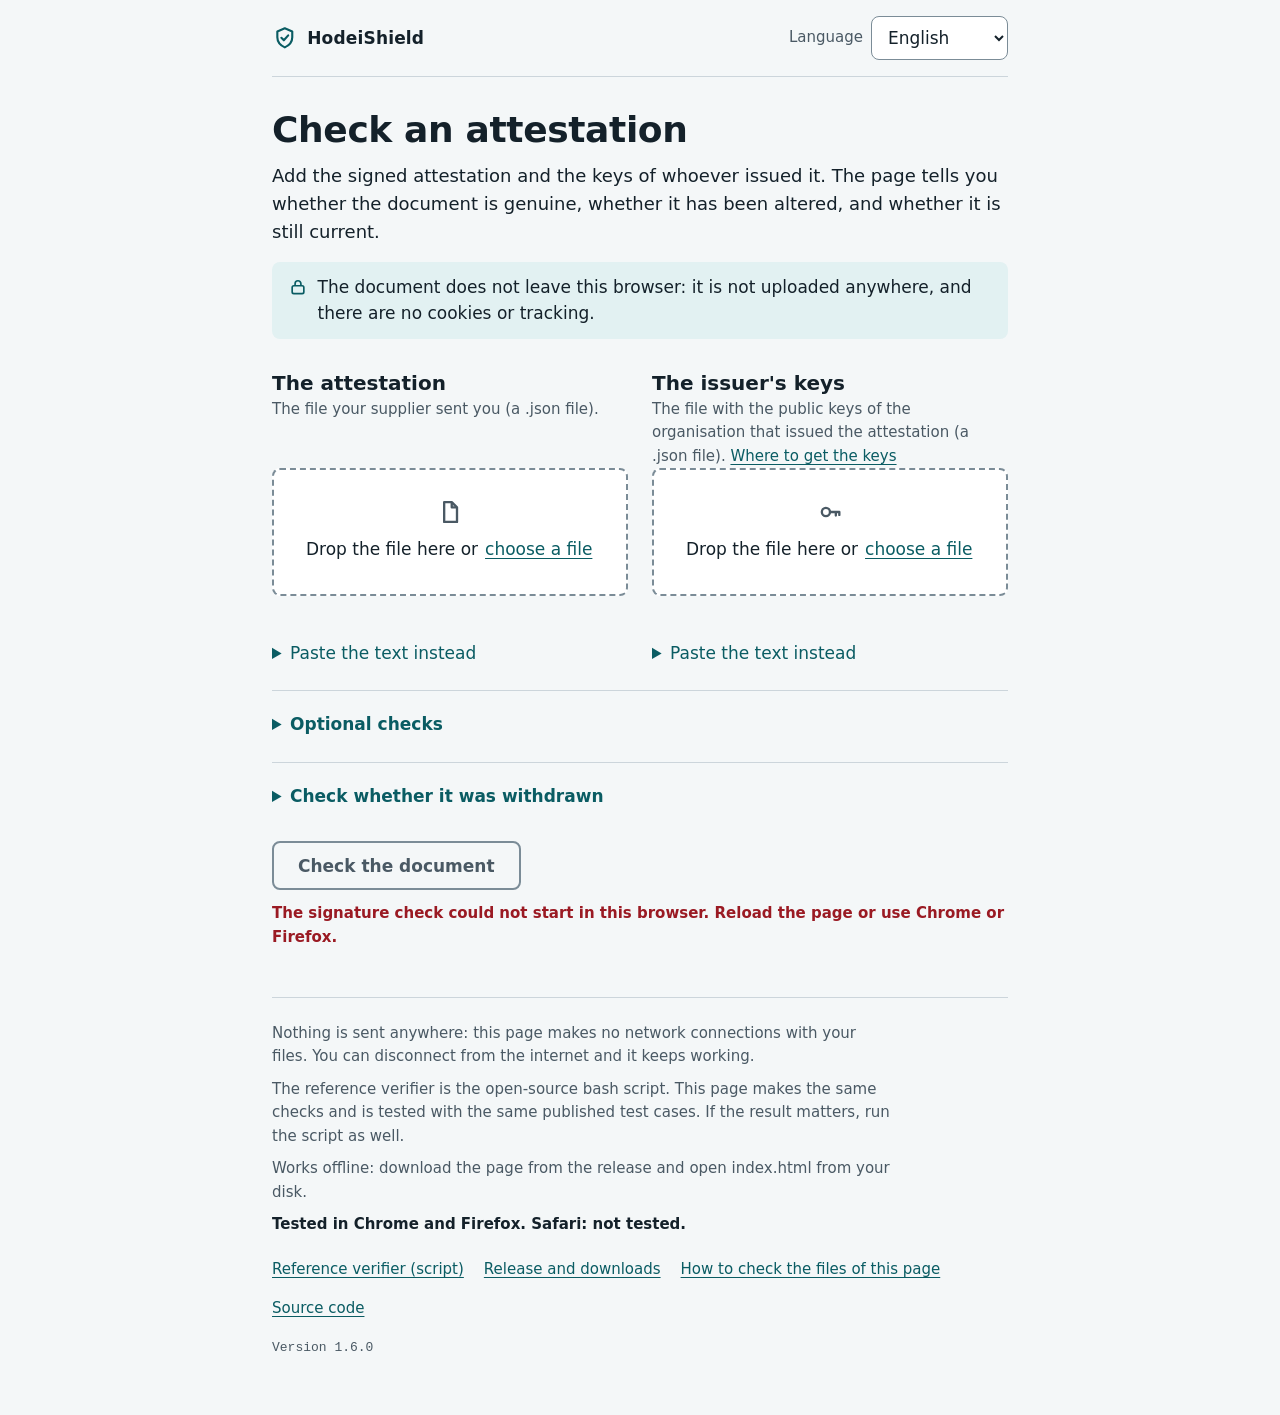
==== web/index.html @ b0089265 "feat(web): the verifier page, in six languages Plain HTML, CSS and classic scripts (so it also works" ====
<!doctype html>
<!--
  SPDX-License-Identifier: Apache-2.0
  Copyright 2026 Hodeitek S.L.
  The in-browser verifier for HodeiShield attestations. Source and the
  specification of what this page does: docs/security/browser-verifier.md.
  Every visible string is in locales/*.js. Nothing is loaded from another origin.
-->
<html lang="en">
<head>
<meta charset="utf-8">
<meta name="viewport" content="width=device-width, initial-scale=1">
<meta http-equiv="Content-Security-Policy" content="default-src 'none'; script-src 'self' 'wasm-unsafe-eval'; style-src 'self'; img-src 'self'; connect-src 'none'; base-uri 'none'; form-action 'none'">
<meta name="referrer" content="no-referrer">
<meta name="color-scheme" content="light dark">
<meta name="robots" content="noindex">
<title>HodeiShield</title>
<link rel="icon" href="icon.svg" type="image/svg+xml">
<link rel="stylesheet" href="css/app.css">
</head>
<body>
<svg class="sprite" aria-hidden="true" focusable="false">
  <symbol id="i-check" viewBox="0 0 24 24"><path d="M5 12.5l4.5 4.5L19 7.5" fill="none" stroke="currentColor" stroke-width="2.4" stroke-linecap="round" stroke-linejoin="round"/></symbol>
  <symbol id="i-cross" viewBox="0 0 24 24"><path d="M6 6l12 12M18 6L6 18" fill="none" stroke="currentColor" stroke-width="2.4" stroke-linecap="round"/></symbol>
  <symbol id="i-clock" viewBox="0 0 24 24"><circle cx="12" cy="12" r="8.5" fill="none" stroke="currentColor" stroke-width="2.2"/><path d="M12 7.5V12l3 2" fill="none" stroke="currentColor" stroke-width="2.2" stroke-linecap="round" stroke-linejoin="round"/></symbol>
  <symbol id="i-question" viewBox="0 0 24 24"><path d="M9 9.2a3 3 0 115 2c-.9.7-2 1.3-2 2.8" fill="none" stroke="currentColor" stroke-width="2.2" stroke-linecap="round"/><circle cx="12" cy="18" r="1.3" fill="currentColor"/></symbol>
  <symbol id="i-ban" viewBox="0 0 24 24"><circle cx="12" cy="12" r="8.5" fill="none" stroke="currentColor" stroke-width="2.2"/><path d="M6 6l12 12" fill="none" stroke="currentColor" stroke-width="2.2" stroke-linecap="round"/></symbol>
  <symbol id="i-pause" viewBox="0 0 24 24"><path d="M9 6v12M15 6v12" fill="none" stroke="currentColor" stroke-width="2.6" stroke-linecap="round"/></symbol>
  <symbol id="i-dash" viewBox="0 0 24 24"><path d="M7 12h10" fill="none" stroke="currentColor" stroke-width="2.4" stroke-linecap="round"/></symbol>
  <symbol id="i-lock" viewBox="0 0 24 24"><rect x="5" y="10.5" width="14" height="9.5" rx="2" fill="none" stroke="currentColor" stroke-width="2"/><path d="M8.5 10.5V8a3.5 3.5 0 017 0v2.5" fill="none" stroke="currentColor" stroke-width="2"/></symbol>
  <symbol id="i-file" viewBox="0 0 24 24"><path d="M7 3.5h6.5L18 8v12.5H7z" fill="none" stroke="currentColor" stroke-width="2" stroke-linejoin="round"/><path d="M13.5 3.5V8H18" fill="none" stroke="currentColor" stroke-width="2" stroke-linejoin="round"/></symbol>
  <symbol id="i-key" viewBox="0 0 24 24"><circle cx="8.5" cy="12" r="3.5" fill="none" stroke="currentColor" stroke-width="2"/><path d="M12 12h8M17 12v3M20 12v2.5" fill="none" stroke="currentColor" stroke-width="2" stroke-linecap="round"/></symbol>
  <symbol id="i-seal" viewBox="0 0 24 24"><path d="M12 3l7 3v5.5c0 4.3-2.9 7.6-7 9.5-4.1-1.9-7-5.2-7-9.5V6z" fill="none" stroke="currentColor" stroke-width="2" stroke-linejoin="round"/><path d="M8.8 12l2.3 2.3 4.1-4.6" fill="none" stroke="currentColor" stroke-width="2" stroke-linecap="round" stroke-linejoin="round"/></symbol>
</svg>

<a class="skip" href="#main" data-i18n="app.skip"></a>

<header class="top">
  <div class="brand">
    <svg class="icon brand-mark" aria-hidden="true"><use href="#i-seal"/></svg>
    <span class="brand-name" data-i18n="app.name"></span>
  </div>
  <div class="lang">
    <label class="lang-label" for="lang" data-i18n="lang.label"></label>
    <select id="lang" name="lang"></select>
  </div>
</header>

<main id="main">
  <section class="intro" aria-labelledby="intro-title">
    <h1 id="intro-title" data-i18n="intro.title"></h1>
    <p class="lead" data-i18n="intro.lead"></p>
    <p class="privacy"><svg class="icon" aria-hidden="true"><use href="#i-lock"/></svg><span data-i18n="privacy.short"></span></p>
  </section>

  <form id="form" novalidate autocomplete="off">
    <div class="inputs">
      <section class="slot" data-slot="doc" aria-labelledby="doc-title">
        <h2 id="doc-title" data-i18n="slot.doc.title"></h2>
        <p class="help" id="doc-help" data-i18n="slot.doc.help"></p>
        <div class="drop" data-drop>
          <svg class="icon drop-icon" aria-hidden="true"><use href="#i-file"/></svg>
          <p class="drop-text"><span class="drop-prompt" data-i18n="drop.prompt"></span> <button type="button" class="link" id="choose-doc" aria-labelledby="choose-doc doc-title" data-choose aria-describedby="doc-help" data-i18n="drop.choose"></button></p>
          <p class="drop-over" aria-hidden="true" data-i18n="drop.over"></p>
          <input type="file" class="file-input" data-file accept=".json,application/json,text/plain" tabindex="-1" aria-labelledby="doc-title">
        </div>
        <p class="slot-status" data-status role="status"></p>
        <button type="button" class="link small" id="remove-doc" aria-labelledby="remove-doc doc-title" data-remove hidden data-i18n="drop.remove"></button>
        <details class="paste">
          <summary id="paste-doc" aria-labelledby="paste-doc doc-title" data-i18n="drop.paste"></summary>
          <label class="sr" for="doc-paste" data-i18n="drop.pasteLabel"></label>
          <textarea id="doc-paste" data-paste rows="5" spellcheck="false" autocapitalize="off" autocomplete="off"></textarea>
        </details>
      </section>

      <section class="slot" data-slot="keys" aria-labelledby="keys-title">
        <h2 id="keys-title" data-i18n="slot.keys.title"></h2>
        <p class="help" id="keys-help"><span data-i18n="slot.keys.help"></span> <a href="https://app.hodeishield.com/api/public/attest/keys" target="_blank" rel="noopener noreferrer" data-i18n="slot.keys.get"></a></p>
        <div class="drop" data-drop>
          <svg class="icon drop-icon" aria-hidden="true"><use href="#i-key"/></svg>
          <p class="drop-text"><span class="drop-prompt" data-i18n="drop.prompt"></span> <button type="button" class="link" id="choose-keys" aria-labelledby="choose-keys keys-title" data-choose aria-describedby="keys-help" data-i18n="drop.choose"></button></p>
          <p class="drop-over" aria-hidden="true" data-i18n="drop.over"></p>
          <input type="file" class="file-input" data-file accept=".json,application/json,text/plain" tabindex="-1" aria-labelledby="keys-title">
        </div>
        <p class="slot-status" data-status role="status"></p>
        <button type="button" class="link small" id="remove-keys" aria-labelledby="remove-keys keys-title" data-remove hidden data-i18n="drop.remove"></button>
        <details class="paste">
          <summary id="paste-keys" aria-labelledby="paste-keys keys-title" data-i18n="drop.paste"></summary>
          <label class="sr" for="keys-paste" data-i18n="drop.pasteLabel"></label>
          <textarea id="keys-paste" data-paste rows="5" spellcheck="false" autocapitalize="off" autocomplete="off"></textarea>
        </details>
      </section>
    </div>

    <details class="more" id="opts">
      <summary data-i18n="opts.title"></summary>
      <p class="help" data-i18n="opts.lead"></p>
      <div class="fields">
        <div class="field"><label for="o-slug" data-i18n="opts.slug.label"></label><input id="o-slug" type="text" inputmode="text" autocapitalize="off" spellcheck="false" aria-describedby="o-slug-h"><p class="help" id="o-slug-h" data-i18n="opts.slug.help"></p></div>
        <div class="field"><label for="o-issuer" data-i18n="opts.issuer.label"></label><input id="o-issuer" type="url" inputmode="url" autocapitalize="off" spellcheck="false" aria-describedby="o-issuer-h"><p class="help" id="o-issuer-h" data-i18n="opts.issuer.help"></p></div>
        <div class="field"><label for="o-nonce" data-i18n="opts.nonce.label"></label><input id="o-nonce" type="text" autocapitalize="off" spellcheck="false" aria-describedby="o-nonce-h"><p class="help" id="o-nonce-h" data-i18n="opts.nonce.help"></p></div>
        <div class="field"><label for="o-age" data-i18n="opts.age.label"></label><input id="o-age" type="number" inputmode="numeric" min="1" max="9999999" step="1" placeholder="60" aria-describedby="o-age-h"><p class="help" id="o-age-h" data-i18n="opts.age.help"></p></div>
        <div class="field"><label for="o-kid" data-i18n="opts.kid.label"></label><input id="o-kid" type="text" autocapitalize="off" spellcheck="false" aria-describedby="o-kid-h"><p class="help" id="o-kid-h" data-i18n="opts.kid.help"></p></div>
      </div>
    </details>

    <details class="more" id="rev">
      <summary data-i18n="rev.title"></summary>
      <p class="help" data-i18n="rev.lead"></p>
      <div class="inputs">
        <section class="slot" data-slot="status" aria-labelledby="status-title">
          <h3 id="status-title" data-i18n="rev.status.title"></h3>
          <p class="help" id="status-help" data-i18n="rev.status.help"></p>
          <div class="drop" data-drop>
            <svg class="icon drop-icon" aria-hidden="true"><use href="#i-file"/></svg>
            <p class="drop-text"><span class="drop-prompt" data-i18n="drop.prompt"></span> <button type="button" class="link" id="choose-status" aria-labelledby="choose-status status-title" data-choose aria-describedby="status-help" data-i18n="drop.choose"></button></p>
            <p class="drop-over" aria-hidden="true" data-i18n="drop.over"></p>
            <input type="file" class="file-input" data-file accept=".json,application/json,text/plain" tabindex="-1" aria-labelledby="status-title">
          </div>
          <p class="slot-status" data-status role="status"></p>
          <button type="button" class="link small" id="remove-status" aria-labelledby="remove-status status-title" data-remove hidden data-i18n="drop.remove"></button>
          <details class="paste">
            <summary id="paste-status" aria-labelledby="paste-status status-title" data-i18n="drop.paste"></summary>
            <label class="sr" for="status-paste" data-i18n="drop.pasteLabel"></label>
            <textarea id="status-paste" data-paste rows="4" spellcheck="false" autocapitalize="off" autocomplete="off"></textarea>
          </details>
        </section>
        <section class="slot" data-slot="statusKeys" aria-labelledby="skeys-title">
          <h3 id="skeys-title" data-i18n="rev.keys.title"></h3>
          <p class="help" id="skeys-help" data-i18n="rev.keys.help"></p>
          <div class="drop" data-drop>
            <svg class="icon drop-icon" aria-hidden="true"><use href="#i-key"/></svg>
            <p class="drop-text"><span class="drop-prompt" data-i18n="drop.prompt"></span> <button type="button" class="link" id="choose-skeys" aria-labelledby="choose-skeys skeys-title" data-choose aria-describedby="skeys-help" data-i18n="drop.choose"></button></p>
            <p class="drop-over" aria-hidden="true" data-i18n="drop.over"></p>
            <input type="file" class="file-input" data-file accept=".json,application/json,text/plain" tabindex="-1" aria-labelledby="skeys-title">
          </div>
          <p class="slot-status" data-status role="status"></p>
          <button type="button" class="link small" id="remove-skeys" aria-labelledby="remove-skeys skeys-title" data-remove hidden data-i18n="drop.remove"></button>
          <details class="paste">
            <summary id="paste-skeys" aria-labelledby="paste-skeys skeys-title" data-i18n="drop.paste"></summary>
            <label class="sr" for="skeys-paste" data-i18n="drop.pasteLabel"></label>
            <textarea id="skeys-paste" data-paste rows="4" spellcheck="false" autocapitalize="off" autocomplete="off"></textarea>
          </details>
        </section>
      </div>
    </details>

    <div class="actions">
      <button type="submit" class="primary" id="check" disabled data-i18n="action.check"></button>
      <button type="button" class="secondary" id="again" hidden data-i18n="action.again"></button>
    </div>
    <p class="engine" id="engine" role="status"></p>
  </form>

  <section id="result" class="result" hidden aria-labelledby="result-title" data-verdict="" data-exit="" data-reason="">
    <p class="result-kind sr" data-i18n="result.heading"></p>
    <div class="slip">
      <svg class="glyph" aria-hidden="true"><use id="glyph-use" href="#i-check"/></svg>
      <div class="slip-text">
        <h2 id="result-title" tabindex="-1" aria-describedby="result-meaning result-next result-why"></h2>
        <p class="meaning" id="result-meaning"></p>
        <p class="next" id="result-next"></p>
        <p class="why" id="result-why" hidden><strong id="why-label"></strong> <span id="why-text"></span></p>
        <p class="stamp" id="stamp" hidden></p>
      </div>
    </div>
    <ul class="notes" id="notes"></ul>
    <p class="limits" id="limits" hidden></p>

    <section class="looked" aria-labelledby="looked-title">
      <h3 id="looked-title" data-i18n="list.title"></h3>
      <ol class="checklist" id="checklist"></ol>
    </section>

    <section class="content" id="content" hidden aria-labelledby="content-title">
      <h3 id="content-title" data-i18n="result.contentTitle"></h3>
      <p class="help" data-i18n="result.contentNote"></p>
      <dl id="content-list"></dl>
    </section>

    <details class="more tech" id="tech">
      <summary data-i18n="details.title"></summary>
      <p class="help" data-i18n="details.intro"></p>
      <dl class="facts" id="tech-facts"></dl>
      <h3 data-i18n="details.checks"></h3>
      <ol class="codes" id="tech-checks"></ol>
      <button type="button" class="secondary small" id="copy" data-i18n="details.copy"></button>
      <span class="copied" id="copied" role="status"></span>
    </details>
  </section>
</main>

<footer class="foot">
  <p data-i18n="foot.privacy"></p>
  <p data-i18n="foot.reference"></p>
  <p data-i18n="foot.offline"></p>
  <p class="browsers" data-i18n="foot.browsers"></p>
  <ul class="links">
    <li><a href="https://github.com/Hodeitek/hodeishield-attest-verifier/blob/main/scripts/attest/verify-attestation.sh" target="_blank" rel="noopener noreferrer" data-i18n="foot.script"></a></li>
    <li><a href="https://github.com/Hodeitek/hodeishield-attest-verifier/releases/latest" target="_blank" rel="noopener noreferrer" data-i18n="foot.release"></a></li>
    <li><a href="https://github.com/Hodeitek/hodeishield-attest-verifier/blob/main/docs/security/browser-verifier.md#how-to-check-what-you-are-served" target="_blank" rel="noopener noreferrer" data-i18n="foot.check"></a></li>
    <li><a href="https://github.com/Hodeitek/hodeishield-attest-verifier/tree/main/web" target="_blank" rel="noopener noreferrer" data-i18n="foot.source"></a></li>
  </ul>
  <p class="version" id="version"></p>
</footer>

<noscript><p class="noscript">This page needs JavaScript to check a document, and nothing is sent anywhere. Enable JavaScript, or use the reference script: https://github.com/Hodeitek/hodeishield-attest-verifier</p></noscript>

<script src="locales/en.js"></script>
<script src="js/base.js"></script>
<script src="js/json.js"></script>
<script src="js/canon.js"></script>
<script src="js/verify.js"></script>
<script src="js/i18n.js"></script>
<script src="js/engine.js"></script>
<script src="js/selftest.js"></script>
<script src="mldsa/mldsa_wasm.b64.js"></script>
<script src="mldsa/mldsa_wasm.js"></script>
<script src="js/app.js"></script>
</body>
</html>
---- web/css/app.css ----
/* SPDX-License-Identifier: Apache-2.0
   Copyright 2026 Hodeitek S.L. */

/* One screen, one job, one answer. Cool paper ground, ink-blue text, a single
   teal for actions and focus. Outcome colours appear only on the result slip and
   always travel with a drawn glyph and a word. System fonts only. */

:root {
  color-scheme: light dark;
  --bg: #f4f7f8;
  --surface: #ffffff;
  --ink: #14212a;
  --muted: #4a5964;
  --line: #ccd5db;
  --line-strong: #7b8c97;
  --accent: #0a5c63;
  --accent-ink: #ffffff;
  --accent-soft: #e2f1f2;
  --focus: #0a5c63;
  --ok: #0f5f2d;       --ok-bg: #e6f3ea;
  --bad: #9a1a23;      --bad-bg: #fbe9ea;
  --warn: #764700;     --warn-bg: #fcf0d9;
  --info: #1b4a82;     --info-bg: #e7eff9;
  --radius: 8px;
  --measure: 46rem;
  --font: system-ui, -apple-system, "Segoe UI", Roboto, "Helvetica Neue", Arial, "Noto Sans", sans-serif;
  --mono: ui-monospace, "SF Mono", "Cascadia Mono", "Roboto Mono", Menlo, Consolas, monospace;
}
@media (prefers-color-scheme: dark) {
  :root {
    --bg: #0d1418;
    --surface: #141e24;
    --ink: #e8eff2;
    --muted: #a7b6bf;
    --line: #2b3a43;
    --line-strong: #6f828e;
    --accent: #66c7cf;
    --accent-ink: #05262a;
    --accent-soft: #14343a;
    --focus: #8fdce3;
    --ok: #86d9a1;   --ok-bg: #11301d;
    --bad: #ffa3aa;  --bad-bg: #3a1519;
    --warn: #f3c874; --warn-bg: #352609;
    --info: #a1c7f7; --info-bg: #122640;
  }
}

*, *::before, *::after { box-sizing: border-box; }
html { -webkit-text-size-adjust: 100%; text-size-adjust: 100%; }
body {
  margin: 0;
  background: var(--bg);
  color: var(--ink);
  font: 1.0625rem/1.55 var(--font);
  accent-color: var(--accent);
  caret-color: var(--accent);
  scrollbar-color: var(--line-strong) var(--bg);
}
::selection { background: var(--accent); color: var(--accent-ink); }
.sprite { position: absolute; width: 0; height: 0; overflow: hidden; }
.sr { position: absolute; width: 1px; height: 1px; margin: -1px; padding: 0; overflow: hidden; clip-path: inset(50%); white-space: nowrap; border: 0; }
[hidden] { display: none !important; }

:focus { outline: none; }
:focus-visible { outline: 3px solid var(--focus); outline-offset: 2px; border-radius: 4px; }

.skip { position: absolute; left: 1rem; top: -4rem; background: var(--accent); color: var(--accent-ink); padding: .6rem 1rem; border-radius: var(--radius); z-index: 10; }
.skip:focus { top: 1rem; }

a { color: var(--accent); text-underline-offset: .18em; text-decoration-thickness: .08em; }
a:hover { text-decoration-thickness: .16em; }

.icon { width: 1.25rem; height: 1.25rem; flex: none; }

/* header */
.top, main, .foot { width: min(100% - 2rem, var(--measure)); margin-inline: auto; }
.top { display: flex; align-items: center; justify-content: space-between; gap: 1rem; padding-block: 1rem; border-bottom: 1px solid var(--line); }
.brand { display: flex; align-items: center; gap: .6rem; font-weight: 650; letter-spacing: .01em; }
.brand-mark { width: 1.6rem; height: 1.6rem; color: var(--accent); }
.lang { display: flex; align-items: center; gap: .5rem; }
.lang-label { color: var(--muted); font-size: .9375rem; }
select, input[type="text"], input[type="url"], input[type="number"], textarea {
  font: inherit; color: var(--ink); background: var(--surface);
  border: 1px solid var(--line-strong); border-radius: var(--radius);
  min-height: 2.75rem; padding: .5rem .75rem; max-width: 100%;
}
select { padding-right: 2rem; }
textarea { width: 100%; min-height: 6rem; font-family: var(--mono); font-size: .9rem; line-height: 1.4; resize: vertical; }

/* intro */
main { padding-block: 2rem 3rem; }
h1 { font-size: clamp(1.75rem, 1.2rem + 2.2vw, 2.25rem); line-height: 1.15; margin: 0 0 .75rem; letter-spacing: -.01em; text-wrap: balance; }
h2 { font-size: 1.25rem; line-height: 1.25; margin: 0 0 .25rem; }
h3 { font-size: 1.0625rem; line-height: 1.3; margin: 1.5rem 0 .5rem; }
.lead { margin: 0 0 1rem; max-width: 65ch; font-size: 1.125rem; }
.privacy { display: flex; align-items: flex-start; gap: .6rem; margin: 0 0 2rem; padding: .75rem 1rem; background: var(--accent-soft); border-radius: var(--radius); color: var(--ink); }
.privacy .icon { color: var(--accent); margin-top: .2rem; }
.help { color: var(--muted); font-size: .9375rem; margin: .15rem 0 .6rem; max-width: 65ch; }

/* inputs */
.inputs { display: grid; gap: 1.5rem; }
@media (min-width: 40rem) {
  .inputs { grid-template-columns: 1fr 1fr; column-gap: 1.5rem; row-gap: 0; }
  /* both slots share their rows, so the two drop zones start at the same height */
  .inputs > .slot { display: grid; grid-template-rows: subgrid; grid-row: span 6; align-content: start; }
  .inputs > .slot > * { margin-block-end: 0; }
  .inputs > .slot > [data-remove] { grid-row: 5; }
  .inputs > .slot > .paste { grid-row: 6; }
}
.slot h2 { margin-top: 0; }
.drop {
  position: relative; display: flex; flex-direction: column; align-items: center; justify-content: center; text-align: center; gap: .35rem;
  min-height: 8rem; padding: 1rem; background: var(--surface);
  border: 2px dashed var(--line-strong); border-radius: var(--radius);
  transition: border-color .15s ease-out, background-color .15s ease-out;
}
.drop:focus-within { border-color: var(--accent); }
.drop-icon { width: 1.75rem; height: 1.75rem; color: var(--muted); }
.drop-text { margin: 0; }
.drop-over { display: none; margin: 0; font-weight: 650; color: var(--accent); }
.drop.is-over { border-style: solid; border-color: var(--accent); background: var(--accent-soft); }
.drop.is-over .drop-text, .drop.is-over .drop-icon { display: none; }
.drop.is-over .drop-over { display: block; }
.drop.has-file { border-style: solid; border-color: var(--accent); }
.file-input { position: absolute; width: 1px; height: 1px; opacity: 0; pointer-events: none; }
.slot-status { min-height: 1.5rem; margin: .5rem 0 0; font-size: .9375rem; overflow-wrap: anywhere; }
.slot-status.is-error { color: var(--bad); font-weight: 600; }
button.link { font: inherit; color: var(--accent); background: none; border: 0; padding: .25rem .1rem; min-height: 2rem; cursor: pointer; text-decoration: underline; text-underline-offset: .18em; }
button.link.small { font-size: .9375rem; }
.slot button.link { justify-self: start; }
.paste { margin-top: .5rem; }
.paste summary, .more > summary { cursor: pointer; color: var(--accent); min-height: 2rem; padding-block: .25rem; }
.more > summary { font-weight: 650; font-size: 1.0625rem; }
.more { margin-top: 1.25rem; padding-top: 1rem; border-top: 1px solid var(--line); }

.fields { display: grid; gap: 1rem; margin-top: .5rem; }
@media (min-width: 40rem) { .fields { grid-template-columns: 1fr 1fr; } }
.field label { display: block; font-weight: 600; margin-bottom: .25rem; }
.field input { width: 100%; }
.field .help { margin-top: .35rem; }

/* actions */
.actions { display: flex; flex-wrap: wrap; gap: .75rem; margin-top: 1.75rem; }
button.primary, button.secondary {
  font: inherit; font-weight: 650; min-height: 3rem; padding: .6rem 1.5rem; border-radius: var(--radius); cursor: pointer;
  border: 2px solid var(--accent);
}
button.primary { background: var(--accent); color: var(--accent-ink); }
button.primary:hover:not(:disabled) { filter: brightness(1.08); }
button.primary:disabled { background: transparent; color: var(--muted); border-color: var(--line-strong); cursor: not-allowed; }
button.secondary { background: transparent; color: var(--accent); }
button.secondary.small { min-height: 2.5rem; padding: .35rem 1rem; font-weight: 600; }
@media (max-width: 39.99rem) { .actions button { width: 100%; } }
.engine { margin: .75rem 0 0; color: var(--muted); font-size: .9375rem; min-height: 1.5rem; }
.engine.is-error { color: var(--bad); font-weight: 600; }

/* the result slip */
.result { margin-top: 2.5rem; scroll-margin-top: 1rem; }
.slip {
  display: grid; grid-template-columns: auto 1fr; gap: 1.1rem; align-items: start;
  padding: 1.5rem; border: 2px solid var(--tone); background: var(--tone-bg); color: var(--ink); border-radius: var(--radius);
}
.glyph { width: 3.5rem; height: 3.5rem; padding: .7rem; border-radius: 50%; background: var(--tone); color: var(--tone-bg); }
.slip h2 { font-size: clamp(1.5rem, 1.1rem + 1.8vw, 2.1rem); line-height: 1.15; margin: 0 0 .5rem; color: var(--tone); text-wrap: balance; }
.slip h2:focus-visible { outline-offset: 4px; }
.slip p { margin: .25rem 0; max-width: 62ch; }
.slip .next { font-weight: 650; }
.slip .why { margin-top: .75rem; padding-top: .6rem; border-top: 1px solid var(--tone); }
.slip .stamp { margin-top: .75rem; font-size: .875rem; color: var(--muted); overflow-wrap: anywhere; font-variant-numeric: tabular-nums; }
.result[data-verdict="verified"], .result[data-verdict="good"] { --tone: var(--ok); --tone-bg: var(--ok-bg); }
.result[data-verdict="failed"], .result[data-verdict="revoked"] { --tone: var(--bad); --tone-bg: var(--bad-bg); }
.result[data-verdict="expired"], .result[data-verdict="unknown"] { --tone: var(--warn); --tone-bg: var(--warn-bg); }
.result[data-verdict="could_not_check"] { --tone: var(--info); --tone-bg: var(--info-bg); }
@media (max-width: 30rem) { .slip { grid-template-columns: 1fr; padding: 1.1rem; } .glyph { width: 3rem; height: 3rem; } }

.notes { list-style: none; margin: 1rem 0 0; padding: 0; display: grid; gap: .5rem; }
.notes li { padding: .6rem .9rem; background: var(--surface); border: 1px solid var(--line); border-radius: var(--radius); font-size: .9375rem; }
.limits { margin: 1rem 0 0; padding: .75rem 1rem; background: var(--surface); border: 1px solid var(--line); border-radius: var(--radius); }

.checklist { list-style: none; margin: 0; padding: 0; border: 1px solid var(--line); border-radius: var(--radius); background: var(--surface); }
.checklist li { display: grid; grid-template-columns: 1.75rem 1fr auto; gap: .6rem; align-items: start; padding: .7rem .9rem; border-top: 1px solid var(--line); animation: settle .4s ease-out backwards; animation-delay: calc(var(--i, 0) * 70ms); }
.checklist li:first-child { border-top: 0; }
.checklist .mark { width: 1.5rem; height: 1.5rem; padding: .2rem; border-radius: 50%; margin-top: .1rem; }
.checklist .st-pass .mark { background: var(--ok); color: var(--ok-bg); }
.checklist .st-fail .mark { background: var(--bad); color: var(--bad-bg); }
.checklist .st-skip .mark, .checklist .st-notreached .mark { background: transparent; color: var(--muted); border: 2px solid var(--line-strong); }
.checklist .state { font-size: .875rem; font-weight: 650; white-space: nowrap; color: var(--muted); }
.checklist .st-pass .state { color: var(--ok); }
.checklist .st-fail .state { color: var(--bad); }
.checklist .hint { display: block; color: var(--muted); font-size: .875rem; }
@media (max-width: 30rem) { .checklist li { grid-template-columns: 1.75rem 1fr; } .checklist .state { grid-column: 2; } }
@keyframes settle { from { opacity: 0; transform: translateY(6px); } }

.content dl, .facts { display: grid; grid-template-columns: minmax(8rem, 12rem) 1fr; gap: .45rem 1rem; margin: .5rem 0 0; padding: 1rem; background: var(--surface); border: 1px solid var(--line); border-radius: var(--radius); }
.content dt, .facts dt { color: var(--muted); font-size: .9375rem; }
.content dd, .facts dd { margin: 0; overflow-wrap: anywhere; font-variant-numeric: tabular-nums; }
.facts dd.mono, .codes { font-family: var(--mono); font-size: .8125rem; font-variant-numeric: tabular-nums; }
@media (max-width: 30rem) { .content dl, .facts { grid-template-columns: 1fr; gap: 0; } .content dd, .facts dd { margin-bottom: .6rem; } }
.fw { list-style: none; margin: 0; padding: 0; }
.fw li { padding: .1rem 0; }
.codes { margin: 0 0 1rem; padding: 0; list-style: none; border: 1px solid var(--line); border-radius: var(--radius); background: var(--surface); }
.codes li { display: grid; grid-template-columns: 5rem 1fr auto; gap: .5rem; padding: .35rem .7rem; border-top: 1px solid var(--line); overflow-wrap: anywhere; }
.codes li:first-child { border-top: 0; }
.codes .r-pass { color: var(--ok); }
.codes .r-fail { color: var(--bad); font-weight: 700; }
.codes .r-warn { color: var(--warn); }
.copied { margin-left: .75rem; color: var(--ok); font-size: .9375rem; }

/* footer */
.foot { padding-block: 1.5rem 3rem; border-top: 1px solid var(--line); color: var(--muted); font-size: .9375rem; }
.foot p { margin: 0 0 .6rem; max-width: 65ch; }
.foot .browsers { color: var(--ink); font-weight: 600; }
.links { list-style: none; display: flex; flex-wrap: wrap; gap: .25rem 1.25rem; margin: 1rem 0 .75rem; padding: 0; }
.links a { display: inline-block; padding-block: .35rem; }
.version { font-family: var(--mono); font-size: .8125rem; }
.noscript { width: min(100% - 2rem, var(--measure)); margin: 1rem auto; padding: 1rem; border: 2px solid var(--warn); background: var(--warn-bg); border-radius: var(--radius); }

@media (prefers-reduced-motion: reduce) {
  *, *::before, *::after { animation: none !important; transition: none !important; scroll-behavior: auto !important; }
}
@media (forced-colors: active) {
  .drop, .slip, .checklist, .codes { border-color: CanvasText; }
  .glyph, .checklist .mark { forced-color-adjust: none; background: CanvasText; color: Canvas; }
}

/* A result is forwarded and filed: print it without the form, in black and white. */
@media print {
  :root { --bg: #fff; --surface: #fff; --ink: #000; --muted: #333; --line: #000; --tone: #000; --tone-bg: #fff; --ok: #000; --bad: #000; --warn: #000; --info: #000; --accent: #000; --accent-soft: #fff; }
  .skip, .top, .intro, #form, .foot .links, .foot p:not(.version), #copy, .copied, .more > summary + p { display: none !important; }
  body { font-size: 11pt; background: #fff; }
  .result { margin-top: 0; }
  .slip, .checklist, .content dl, .limits, .notes li { border: 1.5pt solid #000; break-inside: avoid; }
  .glyph { background: #fff; color: #000; border: 2pt solid #000; }
  .checklist .st-pass .mark, .checklist .st-fail .mark { background: #fff; color: #000; border: 2pt solid #000; }
  .tech:not([open]) { display: none; }
}
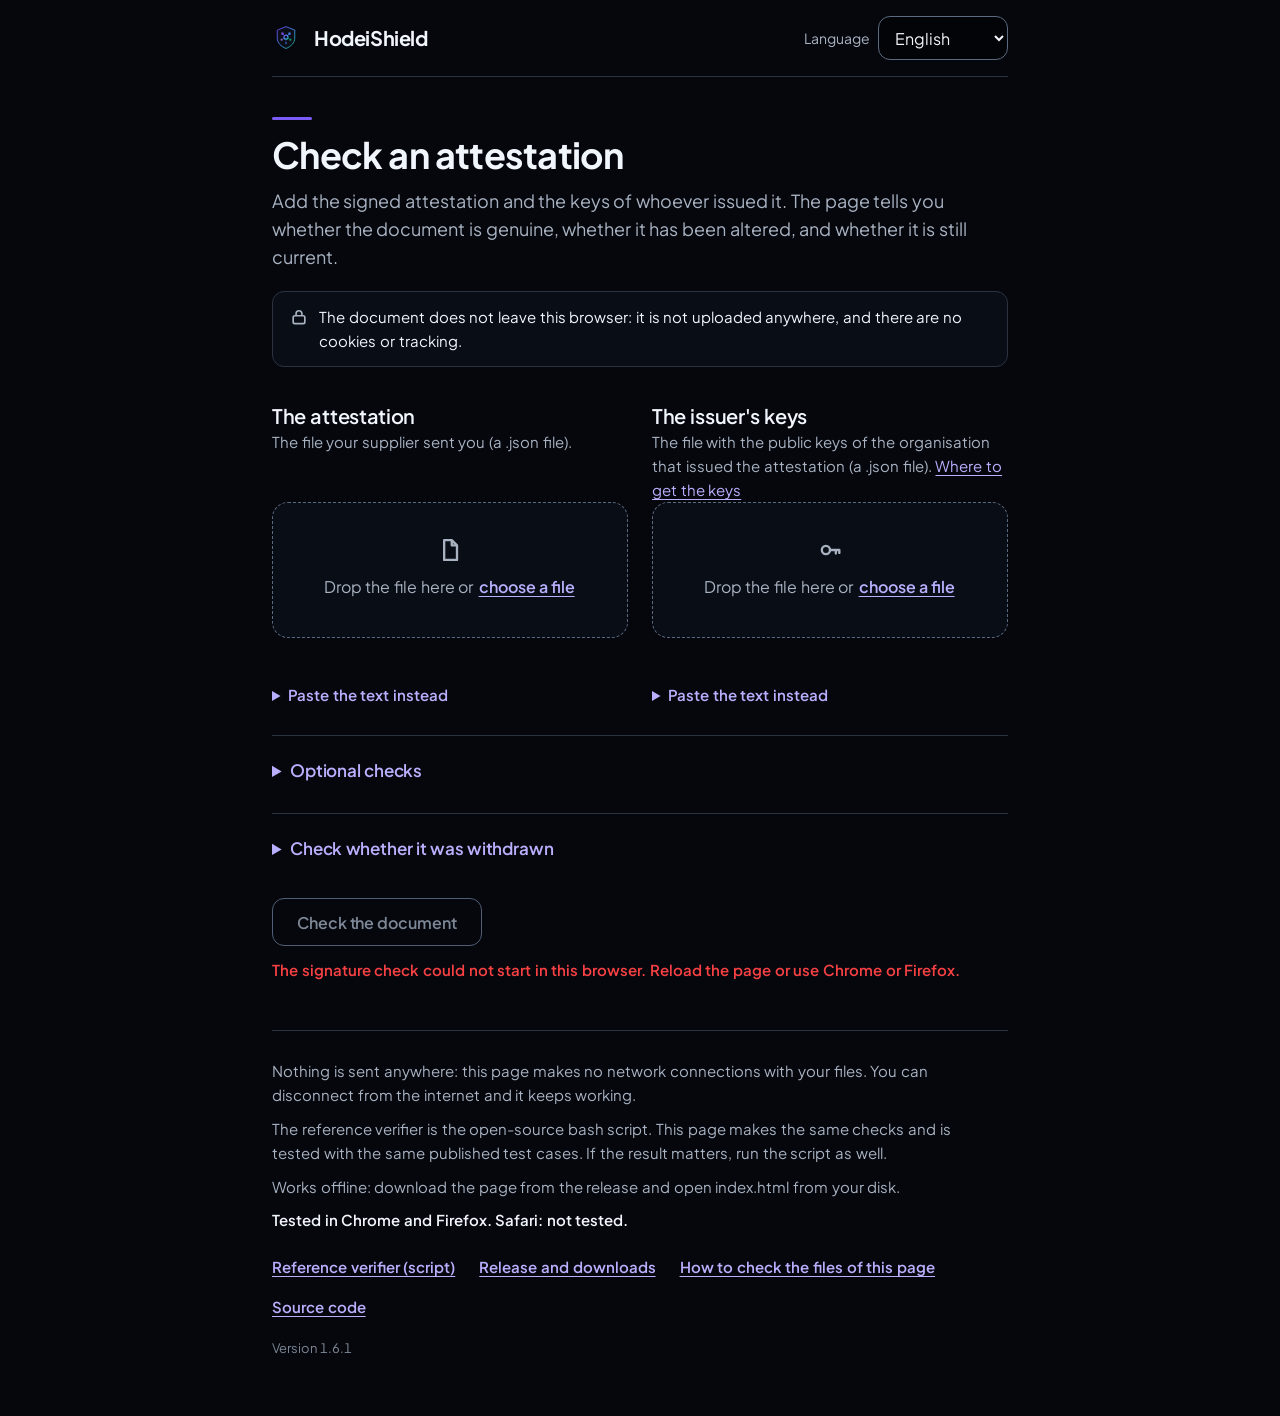
==== commit eaedd63b: "feat(web): the page takes the hodeishield.com visual identity The in-browser verifier now uses the h" ====
--- a/web/index.html
+++ b/web/index.html
@@ -10,12 +10,12 @@
 <head>
 <meta charset="utf-8">
 <meta name="viewport" content="width=device-width, initial-scale=1">
-<meta http-equiv="Content-Security-Policy" content="default-src 'none'; script-src 'self' 'wasm-unsafe-eval'; style-src 'self'; img-src 'self'; connect-src 'none'; base-uri 'none'; form-action 'none'">
+<meta http-equiv="Content-Security-Policy" content="default-src 'none'; script-src 'self' 'wasm-unsafe-eval'; style-src 'self'; img-src 'self'; font-src 'self'; connect-src 'none'; base-uri 'none'; form-action 'none'">
 <meta name="referrer" content="no-referrer">
-<meta name="color-scheme" content="light dark">
+<meta name="color-scheme" content="dark">
 <meta name="robots" content="noindex">
 <title>HodeiShield</title>
-<link rel="icon" href="icon.svg" type="image/svg+xml">
+<link rel="icon" href="brand/hodeishield-isotipo.svg" type="image/svg+xml">
 <link rel="stylesheet" href="css/app.css">
 </head>
 <body>
@@ -30,14 +30,13 @@
   <symbol id="i-lock" viewBox="0 0 24 24"><rect x="5" y="10.5" width="14" height="9.5" rx="2" fill="none" stroke="currentColor" stroke-width="2"/><path d="M8.5 10.5V8a3.5 3.5 0 017 0v2.5" fill="none" stroke="currentColor" stroke-width="2"/></symbol>
   <symbol id="i-file" viewBox="0 0 24 24"><path d="M7 3.5h6.5L18 8v12.5H7z" fill="none" stroke="currentColor" stroke-width="2" stroke-linejoin="round"/><path d="M13.5 3.5V8H18" fill="none" stroke="currentColor" stroke-width="2" stroke-linejoin="round"/></symbol>
   <symbol id="i-key" viewBox="0 0 24 24"><circle cx="8.5" cy="12" r="3.5" fill="none" stroke="currentColor" stroke-width="2"/><path d="M12 12h8M17 12v3M20 12v2.5" fill="none" stroke="currentColor" stroke-width="2" stroke-linecap="round"/></symbol>
-  <symbol id="i-seal" viewBox="0 0 24 24"><path d="M12 3l7 3v5.5c0 4.3-2.9 7.6-7 9.5-4.1-1.9-7-5.2-7-9.5V6z" fill="none" stroke="currentColor" stroke-width="2" stroke-linejoin="round"/><path d="M8.8 12l2.3 2.3 4.1-4.6" fill="none" stroke="currentColor" stroke-width="2" stroke-linecap="round" stroke-linejoin="round"/></symbol>
 </svg>
 
 <a class="skip" href="#main" data-i18n="app.skip"></a>
 
 <header class="top">
   <div class="brand">
-    <svg class="icon brand-mark" aria-hidden="true"><use href="#i-seal"/></svg>
+    <img class="brand-mark" src="brand/hodeishield-isotipo.svg" alt="" width="28" height="28">
     <span class="brand-name" data-i18n="app.name"></span>
   </div>
   <div class="lang">
--- a/web/css/app.css
+++ b/web/css/app.css
@@ -1,104 +1,159 @@
 /* SPDX-License-Identifier: Apache-2.0
    Copyright 2026 Hodeitek S.L. */
 
-/* One screen, one job, one answer. Cool paper ground, ink-blue text, a single
-   teal for actions and focus. Outcome colours appear only on the result slip and
-   always travel with a drawn glyph and a word. System fonts only. */
-
+/* One screen, one job, one answer. The hodeishield.com palette, dark only:
+   obsidian ground, elevated panels, ink text, violet for the action, focus and
+   links. Outcome colours appear only on the border, the glyph and the word of a
+   result, never as a fill, and always travel with a drawn glyph and a word.
+   Fonts are bundled (fonts/, SIL Open Font License); nothing is fetched. */
+
+@font-face {
+  font-family: "Plus Jakarta Sans";
+  src: url("../fonts/plus-jakarta-sans-latin-var.woff2") format("woff2");
+  font-weight: 400 700;
+  font-style: normal;
+  font-display: swap;
+}
+@font-face {
+  font-family: "JetBrains Mono";
+  src: url("../fonts/jetbrains-mono-latin-var.woff2") format("woff2");
+  font-weight: 400 700;
+  font-style: normal;
+  font-display: swap;
+}
+
+/* Matches the hodeishield.com palette. */
 :root {
-  color-scheme: light dark;
-  --bg: #f4f7f8;
-  --surface: #ffffff;
-  --ink: #14212a;
-  --muted: #4a5964;
-  --line: #ccd5db;
-  --line-strong: #7b8c97;
-  --accent: #0a5c63;
-  --accent-ink: #ffffff;
-  --accent-soft: #e2f1f2;
-  --focus: #0a5c63;
-  --ok: #0f5f2d;       --ok-bg: #e6f3ea;
-  --bad: #9a1a23;      --bad-bg: #fbe9ea;
-  --warn: #764700;     --warn-bg: #fcf0d9;
-  --info: #1b4a82;     --info-bg: #e7eff9;
-  --radius: 8px;
+  color-scheme: dark;
+  --bg: oklch(0.13 0.015 260);
+  --recessed: oklch(0.105 0.012 260);
+  --surface: oklch(0.16 0.018 260);
+  --subtle: oklch(0.19 0.02 260);
+  --ink: oklch(0.97 0.01 260);
+  --muted: oklch(0.76 0.025 260);
+  --faint: oklch(0.62 0.025 260);
+  --line: oklch(0.32 0.025 260);
+  --line-strong: oklch(0.48 0.04 260);
+  --control: oklch(0.52 0.04 260);
+  --control-hover: oklch(0.6 0.04 260);
+  --primary: oklch(0.55 0.22 287);
+  --primary-hover: oklch(0.57 0.22 287);
+  --primary-ink: oklch(0.99 0.003 287);
+  --ring: oklch(0.588 0.219 287);
+  --link: oklch(0.8 0.13 287);
+  --ok: oklch(0.74 0.13 172);
+  --bad: oklch(0.65 0.22 25);
+  --info: oklch(0.72 0.13 264);
+  --warn: oklch(0.85 0.146 90);
+  --shadow: 0 4px 12px oklch(0 0 0 / 0.45), 0 1px 2px oklch(0 0 0 / 0.2);
+
+  --radius-sm: 0.5rem;
+  --radius: 0.75rem;
+  --radius-lg: 1rem;
   --measure: 46rem;
-  --font: system-ui, -apple-system, "Segoe UI", Roboto, "Helvetica Neue", Arial, "Noto Sans", sans-serif;
-  --mono: ui-monospace, "SF Mono", "Cascadia Mono", "Roboto Mono", Menlo, Consolas, monospace;
-}
-@media (prefers-color-scheme: dark) {
+  --fast: 150ms;
+  --slow: 380ms;
+  --ease: cubic-bezier(0.4, 0, 0.2, 1);
+  --ease-out: cubic-bezier(0.22, 1, 0.36, 1);
+  --font: "Plus Jakarta Sans", system-ui, -apple-system, "Segoe UI", Roboto, "Helvetica Neue", Arial, "Noto Sans", sans-serif;
+  --mono: "JetBrains Mono", ui-monospace, "SF Mono", "Cascadia Mono", "Roboto Mono", Menlo, Consolas, monospace;
+}
+/* Browsers without oklch: the same tokens in sRGB. */
+@supports not (color: oklch(0 0 0)) {
   :root {
-    --bg: #0d1418;
-    --surface: #141e24;
-    --ink: #e8eff2;
-    --muted: #a7b6bf;
-    --line: #2b3a43;
-    --line-strong: #6f828e;
-    --accent: #66c7cf;
-    --accent-ink: #05262a;
-    --accent-soft: #14343a;
-    --focus: #8fdce3;
-    --ok: #86d9a1;   --ok-bg: #11301d;
-    --bad: #ffa3aa;  --bad-bg: #3a1519;
-    --warn: #f3c874; --warn-bg: #352609;
-    --info: #a1c7f7; --info-bg: #122640;
+    --bg: #0e1118;
+    --recessed: #090c12;
+    --surface: #131820;
+    --subtle: #1a1f29;
+    --ink: #f3f5f9;
+    --muted: #b4bac7;
+    --faint: #8a91a1;
+    --line: #353b49;
+    --line-strong: #596175;
+    --control: #667089;
+    --control-hover: #7c869d;
+    --primary: #704ee8;
+    --primary-hover: #7a58ee;
+    --primary-ink: #fcfbff;
+    --ring: #7a5bf5;
+    --link: #b8b0ff;
+    --ok: #35c5a1;
+    --bad: #e0564a;
+    --info: #7ea4f9;
+    --warn: #f2c94c;
+    --shadow: 0 4px 12px rgba(0, 0, 0, .45), 0 1px 2px rgba(0, 0, 0, .2);
   }
 }
 
 *, *::before, *::after { box-sizing: border-box; }
-html { -webkit-text-size-adjust: 100%; text-size-adjust: 100%; }
+html { -webkit-text-size-adjust: 100%; text-size-adjust: 100%; background: var(--bg); }
 body {
   margin: 0;
   background: var(--bg);
   color: var(--ink);
-  font: 1.0625rem/1.55 var(--font);
-  accent-color: var(--accent);
-  caret-color: var(--accent);
+  font: 400 1rem/1.6 var(--font);
+  word-spacing: .04em;
+  font-variant-numeric: lining-nums;
+  -webkit-font-smoothing: antialiased;
+  -moz-osx-font-smoothing: grayscale;
+  accent-color: var(--primary);
+  caret-color: var(--ring);
   scrollbar-color: var(--line-strong) var(--bg);
 }
-::selection { background: var(--accent); color: var(--accent-ink); }
+::selection { background: var(--primary); color: var(--primary-ink); }
 .sprite { position: absolute; width: 0; height: 0; overflow: hidden; }
 .sr { position: absolute; width: 1px; height: 1px; margin: -1px; padding: 0; overflow: hidden; clip-path: inset(50%); white-space: nowrap; border: 0; }
 [hidden] { display: none !important; }
 
 :focus { outline: none; }
-:focus-visible { outline: 3px solid var(--focus); outline-offset: 2px; border-radius: 4px; }
-
-.skip { position: absolute; left: 1rem; top: -4rem; background: var(--accent); color: var(--accent-ink); padding: .6rem 1rem; border-radius: var(--radius); z-index: 10; }
+:focus-visible { outline: 2px solid var(--ring); outline-offset: 2px; }
+a:focus-visible, button.link:focus-visible, summary:focus-visible { border-radius: 4px; }
+
+.skip { position: absolute; left: 1rem; top: -4rem; background: var(--primary); color: var(--primary-ink); font-weight: 600; padding: .6rem 1rem; border-radius: var(--radius); z-index: 10; text-decoration: none; }
 .skip:focus { top: 1rem; }
 
-a { color: var(--accent); text-underline-offset: .18em; text-decoration-thickness: .08em; }
-a:hover { text-decoration-thickness: .16em; }
+a { color: var(--link); text-underline-offset: .2em; text-decoration-thickness: .07em; transition: text-decoration-thickness var(--fast) var(--ease); }
+a:hover { text-decoration-thickness: .14em; }
 
 .icon { width: 1.25rem; height: 1.25rem; flex: none; }
 
-/* header */
+/* header: the shield and the wordmark, gap half the shield's width */
 .top, main, .foot { width: min(100% - 2rem, var(--measure)); margin-inline: auto; }
 .top { display: flex; align-items: center; justify-content: space-between; gap: 1rem; padding-block: 1rem; border-bottom: 1px solid var(--line); }
-.brand { display: flex; align-items: center; gap: .6rem; font-weight: 650; letter-spacing: .01em; }
-.brand-mark { width: 1.6rem; height: 1.6rem; color: var(--accent); }
+.brand { display: flex; align-items: center; gap: 14px; min-width: 0; }
+.brand-mark { display: block; width: 28px; height: 28px; flex: none; }
+.brand-name { font-size: 1.25rem; font-weight: 700; line-height: 1; letter-spacing: -.02em; color: var(--ink); }
 .lang { display: flex; align-items: center; gap: .5rem; }
-.lang-label { color: var(--muted); font-size: .9375rem; }
+.lang-label { color: var(--muted); font-size: .875rem; }
+/* on a phone the select alone shows the language; its label stays for screen readers */
+@media (max-width: 30rem) { .lang-label { position: absolute; width: 1px; height: 1px; overflow: hidden; clip-path: inset(50%); white-space: nowrap; } }
 select, input[type="text"], input[type="url"], input[type="number"], textarea {
-  font: inherit; color: var(--ink); background: var(--surface);
-  border: 1px solid var(--line-strong); border-radius: var(--radius);
+  font: inherit; color: var(--ink); background: var(--recessed);
+  border: 1px solid var(--control); border-radius: var(--radius);
   min-height: 2.75rem; padding: .5rem .75rem; max-width: 100%;
-}
-select { padding-right: 2rem; }
-textarea { width: 100%; min-height: 6rem; font-family: var(--mono); font-size: .9rem; line-height: 1.4; resize: vertical; }
+  transition: border-color var(--fast) var(--ease);
+}
+select:hover, input:hover, textarea:hover { border-color: var(--control-hover); }
+select { padding-right: 2rem; cursor: pointer; }
+input::placeholder, textarea::placeholder { color: var(--faint); opacity: 1; }
+textarea { width: 100%; min-height: 6rem; font-family: var(--mono); font-size: .875rem; line-height: 1.5; word-spacing: normal; resize: vertical; }
 
 /* intro */
-main { padding-block: 2rem 3rem; }
-h1 { font-size: clamp(1.75rem, 1.2rem + 2.2vw, 2.25rem); line-height: 1.15; margin: 0 0 .75rem; letter-spacing: -.01em; text-wrap: balance; }
-h2 { font-size: 1.25rem; line-height: 1.25; margin: 0 0 .25rem; }
-h3 { font-size: 1.0625rem; line-height: 1.3; margin: 1.5rem 0 .5rem; }
-.lead { margin: 0 0 1rem; max-width: 65ch; font-size: 1.125rem; }
-.privacy { display: flex; align-items: flex-start; gap: .6rem; margin: 0 0 2rem; padding: .75rem 1rem; background: var(--accent-soft); border-radius: var(--radius); color: var(--ink); }
-.privacy .icon { color: var(--accent); margin-top: .2rem; }
-.help { color: var(--muted); font-size: .9375rem; margin: .15rem 0 .6rem; max-width: 65ch; }
+main { padding-block: 2.5rem 3rem; }
+h1, h2, h3 { text-wrap: balance; }
+h1 { font-size: clamp(1.875rem, 1.3rem + 2.4vw, 2.25rem); font-weight: 700; line-height: 1.15; letter-spacing: -.02em; margin: 0 0 .75rem; }
+.intro h1::before { content: ""; display: block; width: 2.5rem; height: 3px; margin-bottom: .875rem; border-radius: 2px; background: var(--ring); }
+h2 { font-size: 1.25rem; font-weight: 600; line-height: 1.25; letter-spacing: -.015em; margin: 0 0 .25rem; }
+h3 { font-size: 1.0625rem; font-weight: 600; line-height: 1.3; letter-spacing: -.01em; margin: 1.75rem 0 .6rem; }
+/* long German, French, Italian and Basque words in a narrow column */
+:is(:lang(de), :lang(fr), :lang(it), :lang(eu)) :is(h1, h2, h3) { hyphens: auto; overflow-wrap: anywhere; }
+.lead { margin: 0 0 1.25rem; max-width: 65ch; font-size: 1.125rem; line-height: 1.55; color: var(--muted); }
+.privacy { display: flex; align-items: flex-start; gap: .65rem; margin: 0 0 2.25rem; padding: .8rem 1rem; background: var(--surface); border: 1px solid var(--line); border-radius: var(--radius); color: var(--ink); font-size: .9375rem; }
+.privacy .icon { color: var(--muted); margin-top: .15rem; }
+.help { color: var(--muted); font-size: .9375rem; margin: .15rem 0 .65rem; max-width: 65ch; }
 
 /* inputs */
-.inputs { display: grid; gap: 1.5rem; }
+.inputs { display: grid; gap: 1.75rem; }
 @media (min-width: 40rem) {
   .inputs { grid-template-columns: 1fr 1fr; column-gap: 1.5rem; row-gap: 0; }
   /* both slots share their rows, so the two drop zones start at the same height */
@@ -109,127 +164,147 @@
 }
 .slot h2 { margin-top: 0; }
 .drop {
-  position: relative; display: flex; flex-direction: column; align-items: center; justify-content: center; text-align: center; gap: .35rem;
-  min-height: 8rem; padding: 1rem; background: var(--surface);
-  border: 2px dashed var(--line-strong); border-radius: var(--radius);
-  transition: border-color .15s ease-out, background-color .15s ease-out;
-}
-.drop:focus-within { border-color: var(--accent); }
+  position: relative; display: flex; flex-direction: column; align-items: center; justify-content: center; text-align: center; gap: .4rem;
+  min-height: 8.5rem; padding: 1.25rem 1rem; background: var(--surface);
+  border: 1.5px dashed var(--control); border-radius: var(--radius-lg);
+  transition: border-color var(--fast) var(--ease), background-color var(--fast) var(--ease);
+}
+.drop:hover { border-color: var(--control-hover); }
 .drop-icon { width: 1.75rem; height: 1.75rem; color: var(--muted); }
-.drop-text { margin: 0; }
-.drop-over { display: none; margin: 0; font-weight: 650; color: var(--accent); }
-.drop.is-over { border-style: solid; border-color: var(--accent); background: var(--accent-soft); }
+.drop-text { margin: 0; color: var(--muted); }
+.drop-over { display: none; margin: 0; font-weight: 600; color: var(--ink); }
+.drop.is-over { border-style: solid; border-color: var(--ring); background: var(--subtle); }
 .drop.is-over .drop-text, .drop.is-over .drop-icon { display: none; }
 .drop.is-over .drop-over { display: block; }
-.drop.has-file { border-style: solid; border-color: var(--accent); }
+.drop.has-file { border-style: solid; border-color: var(--control); }
+.drop.has-file .drop-icon { color: var(--ink); }
+.drop:focus-within, .drop.has-file:focus-within { border-color: var(--ring); }
 .file-input { position: absolute; width: 1px; height: 1px; opacity: 0; pointer-events: none; }
-.slot-status { min-height: 1.5rem; margin: .5rem 0 0; font-size: .9375rem; overflow-wrap: anywhere; }
+.slot-status { min-height: 1.5rem; margin: .55rem 0 0; font-size: .9375rem; overflow-wrap: anywhere; }
 .slot-status.is-error { color: var(--bad); font-weight: 600; }
-button.link { font: inherit; color: var(--accent); background: none; border: 0; padding: .25rem .1rem; min-height: 2rem; cursor: pointer; text-decoration: underline; text-underline-offset: .18em; }
+button.link { font: inherit; font-weight: 600; color: var(--link); background: none; border: 0; padding: .25rem .1rem; min-height: 2rem; cursor: pointer; text-decoration: underline; text-underline-offset: .2em; text-decoration-thickness: .07em; }
+button.link:hover { text-decoration-thickness: .14em; }
 button.link.small { font-size: .9375rem; }
 .slot button.link { justify-self: start; }
 .paste { margin-top: .5rem; }
-.paste summary, .more > summary { cursor: pointer; color: var(--accent); min-height: 2rem; padding-block: .25rem; }
-.more > summary { font-weight: 650; font-size: 1.0625rem; }
-.more { margin-top: 1.25rem; padding-top: 1rem; border-top: 1px solid var(--line); }
-
-.fields { display: grid; gap: 1rem; margin-top: .5rem; }
-@media (min-width: 40rem) { .fields { grid-template-columns: 1fr 1fr; } }
-.field label { display: block; font-weight: 600; margin-bottom: .25rem; }
+.paste summary, .more > summary { cursor: pointer; color: var(--link); font-weight: 600; min-height: 2rem; padding-block: .25rem; }
+.paste summary { font-size: .9375rem; }
+.paste summary:hover, .more > summary:hover { color: var(--ink); }
+.paste textarea { margin-top: .4rem; }
+.more > summary { font-size: 1.0625rem; letter-spacing: -.01em; }
+.more { margin-top: 1.5rem; padding-top: 1.1rem; border-top: 1px solid var(--line); }
+
+.fields { display: grid; gap: 1.1rem; margin-top: .6rem; }
+@media (min-width: 40rem) { .fields { grid-template-columns: 1fr 1fr; column-gap: 1.5rem; } }
+.field label { display: block; font-weight: 600; font-size: .9375rem; margin-bottom: .35rem; }
 .field input { width: 100%; }
-.field .help { margin-top: .35rem; }
+.field .help { margin-top: .35rem; font-size: .875rem; }
 
 /* actions */
-.actions { display: flex; flex-wrap: wrap; gap: .75rem; margin-top: 1.75rem; }
+.actions { display: flex; flex-wrap: wrap; gap: .75rem; margin-top: 2rem; }
 button.primary, button.secondary {
-  font: inherit; font-weight: 650; min-height: 3rem; padding: .6rem 1.5rem; border-radius: var(--radius); cursor: pointer;
-  border: 2px solid var(--accent);
-}
-button.primary { background: var(--accent); color: var(--accent-ink); }
-button.primary:hover:not(:disabled) { filter: brightness(1.08); }
-button.primary:disabled { background: transparent; color: var(--muted); border-color: var(--line-strong); cursor: not-allowed; }
-button.secondary { background: transparent; color: var(--accent); }
-button.secondary.small { min-height: 2.5rem; padding: .35rem 1rem; font-weight: 600; }
+  font: inherit; font-weight: 600; letter-spacing: -.005em; min-height: 3rem; padding: .6rem 1.5rem; border-radius: var(--radius); cursor: pointer;
+  border: 1px solid transparent;
+}
+button.secondary { transition: background-color var(--fast) var(--ease), border-color var(--fast) var(--ease); }
+button.primary { background: var(--primary); border-color: var(--primary); color: var(--primary-ink); box-shadow: 0 1px 2px oklch(0 0 0 / 0.4); }
+button.primary:hover:not(:disabled) { background: var(--primary-hover); border-color: var(--primary-hover); }
+button.primary:active:not(:disabled) { transform: translateY(1px); }
+button.primary:disabled { background: transparent; color: var(--faint); border-color: var(--line-strong); box-shadow: none; cursor: not-allowed; }
+button.secondary { background: transparent; color: var(--ink); border-color: var(--control); }
+button.secondary:hover { background: var(--subtle); border-color: var(--control-hover); }
+button.secondary.small { min-height: 2.5rem; padding: .35rem 1rem; font-size: .9375rem; }
 @media (max-width: 39.99rem) { .actions button { width: 100%; } }
 .engine { margin: .75rem 0 0; color: var(--muted); font-size: .9375rem; min-height: 1.5rem; }
 .engine.is-error { color: var(--bad); font-weight: 600; }
 
-/* the result slip */
-.result { margin-top: 2.5rem; scroll-margin-top: 1rem; }
+/* the result slip: elevated, the verdict's hue on its border, glyph and word only */
+.result { margin-top: 3rem; scroll-margin-top: 1rem; }
 .slip {
-  display: grid; grid-template-columns: auto 1fr; gap: 1.1rem; align-items: start;
-  padding: 1.5rem; border: 2px solid var(--tone); background: var(--tone-bg); color: var(--ink); border-radius: var(--radius);
-}
-.glyph { width: 3.5rem; height: 3.5rem; padding: .7rem; border-radius: 50%; background: var(--tone); color: var(--tone-bg); }
-.slip h2 { font-size: clamp(1.5rem, 1.1rem + 1.8vw, 2.1rem); line-height: 1.15; margin: 0 0 .5rem; color: var(--tone); text-wrap: balance; }
-.slip h2:focus-visible { outline-offset: 4px; }
-.slip p { margin: .25rem 0; max-width: 62ch; }
-.slip .next { font-weight: 650; }
-.slip .why { margin-top: .75rem; padding-top: .6rem; border-top: 1px solid var(--tone); }
-.slip .stamp { margin-top: .75rem; font-size: .875rem; color: var(--muted); overflow-wrap: anywhere; font-variant-numeric: tabular-nums; }
-.result[data-verdict="verified"], .result[data-verdict="good"] { --tone: var(--ok); --tone-bg: var(--ok-bg); }
-.result[data-verdict="failed"], .result[data-verdict="revoked"] { --tone: var(--bad); --tone-bg: var(--bad-bg); }
-.result[data-verdict="expired"], .result[data-verdict="unknown"] { --tone: var(--warn); --tone-bg: var(--warn-bg); }
-.result[data-verdict="could_not_check"] { --tone: var(--info); --tone-bg: var(--info-bg); }
-@media (max-width: 30rem) { .slip { grid-template-columns: 1fr; padding: 1.1rem; } .glyph { width: 3rem; height: 3rem; } }
-
-.notes { list-style: none; margin: 1rem 0 0; padding: 0; display: grid; gap: .5rem; }
-.notes li { padding: .6rem .9rem; background: var(--surface); border: 1px solid var(--line); border-radius: var(--radius); font-size: .9375rem; }
-.limits { margin: 1rem 0 0; padding: .75rem 1rem; background: var(--surface); border: 1px solid var(--line); border-radius: var(--radius); }
-
-.checklist { list-style: none; margin: 0; padding: 0; border: 1px solid var(--line); border-radius: var(--radius); background: var(--surface); }
-.checklist li { display: grid; grid-template-columns: 1.75rem 1fr auto; gap: .6rem; align-items: start; padding: .7rem .9rem; border-top: 1px solid var(--line); animation: settle .4s ease-out backwards; animation-delay: calc(var(--i, 0) * 70ms); }
+  display: grid; grid-template-columns: auto 1fr; gap: 1.25rem; align-items: start;
+  padding: 1.6rem 1.6rem 1.5rem; border: 2px solid var(--tone); background: var(--surface); color: var(--ink);
+  border-radius: var(--radius-lg); box-shadow: var(--shadow);
+}
+.glyph { width: 3.5rem; height: 3.5rem; padding: .7rem; border-radius: 50%; border: 2px solid var(--tone); color: var(--tone); background: transparent; }
+.slip h2 { font-size: clamp(1.5rem, 1.1rem + 1.8vw, 2.125rem); font-weight: 700; line-height: 1.15; letter-spacing: -.02em; margin: .2rem 0 .6rem; color: var(--tone); }
+.slip h2:focus-visible { outline-offset: 4px; border-radius: 4px; }
+.slip p { margin: .3rem 0; max-width: 62ch; }
+.slip .meaning { color: var(--ink); }
+.slip .next { font-weight: 600; }
+.slip .why { margin-top: .9rem; padding-top: .75rem; border-top: 1px solid var(--line); color: var(--muted); }
+.slip .why strong { color: var(--ink); font-weight: 600; }
+.slip .stamp { margin-top: .9rem; font-size: .8125rem; color: var(--faint); overflow-wrap: anywhere; font-variant-numeric: tabular-nums lining-nums; }
+.result[data-verdict="verified"], .result[data-verdict="good"] { --tone: var(--ok); }
+.result[data-verdict="failed"], .result[data-verdict="revoked"] { --tone: var(--bad); }
+.result[data-verdict="could_not_check"], .result[data-verdict="unknown"] { --tone: var(--info); }
+.result[data-verdict="expired"] { --tone: var(--warn); }
+.result { --tone: var(--info); }
+@media (max-width: 30rem) { .slip { grid-template-columns: 1fr; gap: .9rem; padding: 1.2rem; } .glyph { width: 3rem; height: 3rem; padding: .6rem; } }
+
+.notes { list-style: none; margin: 1rem 0 0; padding: 0; background: var(--surface); border: 1px solid var(--line); border-radius: var(--radius-lg); overflow: hidden; }
+.notes:empty { display: none; }
+.notes li { padding: .75rem 1rem; border-top: 1px solid var(--line); font-size: .9375rem; color: var(--muted); }
+.notes li:first-child { border-top: 0; }
+.limits { margin: 1rem 0 0; padding: .8rem 1rem; background: var(--surface); border: 1px solid var(--line); border-radius: var(--radius); color: var(--muted); font-size: .9375rem; }
+
+.checklist { list-style: none; margin: 0; padding: 0; border: 1px solid var(--line); border-radius: var(--radius-lg); background: var(--surface); overflow: hidden; }
+.checklist li { display: grid; grid-template-columns: 1.75rem 1fr auto; gap: .75rem; align-items: start; padding: .8rem 1rem; border-top: 1px solid var(--line); animation: settle var(--slow) var(--ease-out) backwards; animation-delay: calc(var(--i, 0) * 60ms); }
 .checklist li:first-child { border-top: 0; }
-.checklist .mark { width: 1.5rem; height: 1.5rem; padding: .2rem; border-radius: 50%; margin-top: .1rem; }
-.checklist .st-pass .mark { background: var(--ok); color: var(--ok-bg); }
-.checklist .st-fail .mark { background: var(--bad); color: var(--bad-bg); }
-.checklist .st-skip .mark, .checklist .st-notreached .mark { background: transparent; color: var(--muted); border: 2px solid var(--line-strong); }
-.checklist .state { font-size: .875rem; font-weight: 650; white-space: nowrap; color: var(--muted); }
+.checklist .mark { width: 1.5rem; height: 1.5rem; padding: .2rem; border-radius: 50%; margin-top: .05rem; border: 2px solid currentColor; background: transparent; }
+.checklist .st-pass .mark { color: var(--ok); }
+.checklist .st-fail .mark { color: var(--bad); }
+.checklist .st-skip .mark, .checklist .st-notreached .mark { color: var(--muted); border-color: var(--control); }
+.checklist .state { font-size: .875rem; font-weight: 600; white-space: nowrap; color: var(--muted); }
 .checklist .st-pass .state { color: var(--ok); }
 .checklist .st-fail .state { color: var(--bad); }
-.checklist .hint { display: block; color: var(--muted); font-size: .875rem; }
+.result[data-verdict="expired"] .checklist .st-fail .mark, .result[data-verdict="expired"] .checklist .st-fail .state, .result[data-verdict="expired"] .codes .r-fail { color: var(--warn); }
+.checklist .hint { display: block; color: var(--muted); font-size: .875rem; margin-top: .1rem; }
 @media (max-width: 30rem) { .checklist li { grid-template-columns: 1.75rem 1fr; } .checklist .state { grid-column: 2; } }
 @keyframes settle { from { opacity: 0; transform: translateY(6px); } }
 
-.content dl, .facts { display: grid; grid-template-columns: minmax(8rem, 12rem) 1fr; gap: .45rem 1rem; margin: .5rem 0 0; padding: 1rem; background: var(--surface); border: 1px solid var(--line); border-radius: var(--radius); }
+.content dl, .facts { display: grid; grid-template-columns: minmax(8rem, 12rem) 1fr; gap: .55rem 1.25rem; margin: .6rem 0 0; padding: 1.1rem 1.25rem; background: var(--surface); border: 1px solid var(--line); border-radius: var(--radius-lg); }
 .content dt, .facts dt { color: var(--muted); font-size: .9375rem; }
-.content dd, .facts dd { margin: 0; overflow-wrap: anywhere; font-variant-numeric: tabular-nums; }
-.facts dd.mono, .codes { font-family: var(--mono); font-size: .8125rem; font-variant-numeric: tabular-nums; }
-@media (max-width: 30rem) { .content dl, .facts { grid-template-columns: 1fr; gap: 0; } .content dd, .facts dd { margin-bottom: .6rem; } }
+.content dd, .facts dd { margin: 0; overflow-wrap: anywhere; font-variant-numeric: tabular-nums lining-nums; }
+.facts dd.mono, .codes { font-family: var(--mono); font-size: .8125rem; font-variant-numeric: tabular-nums lining-nums; word-spacing: normal; }
+.facts dd.mono { padding-top: .1rem; }
+@media (max-width: 30rem) { .content dl, .facts { grid-template-columns: 1fr; gap: 0; } .content dd, .facts dd { margin-bottom: .65rem; } }
 .fw { list-style: none; margin: 0; padding: 0; }
 .fw li { padding: .1rem 0; }
-.codes { margin: 0 0 1rem; padding: 0; list-style: none; border: 1px solid var(--line); border-radius: var(--radius); background: var(--surface); }
-.codes li { display: grid; grid-template-columns: 5rem 1fr auto; gap: .5rem; padding: .35rem .7rem; border-top: 1px solid var(--line); overflow-wrap: anywhere; }
+.codes { margin: 0 0 1rem; padding: 0; list-style: none; border: 1px solid var(--line); border-radius: var(--radius); background: var(--recessed); overflow: hidden; }
+.codes li { display: grid; grid-template-columns: 5rem 1fr auto; gap: .6rem; padding: .4rem .8rem; border-top: 1px solid var(--line); overflow-wrap: anywhere; color: var(--muted); }
 .codes li:first-child { border-top: 0; }
+.codes [class^="r-"] { font-family: var(--font); font-weight: 600; word-spacing: .04em; }
 .codes .r-pass { color: var(--ok); }
 .codes .r-fail { color: var(--bad); font-weight: 700; }
 .codes .r-warn { color: var(--warn); }
-.copied { margin-left: .75rem; color: var(--ok); font-size: .9375rem; }
+.copied { margin-left: .75rem; color: var(--muted); font-size: .9375rem; }
 
 /* footer */
-.foot { padding-block: 1.5rem 3rem; border-top: 1px solid var(--line); color: var(--muted); font-size: .9375rem; }
+.foot { padding-block: 1.75rem 3rem; border-top: 1px solid var(--line); color: var(--muted); font-size: .9375rem; }
 .foot p { margin: 0 0 .6rem; max-width: 65ch; }
 .foot .browsers { color: var(--ink); font-weight: 600; }
-.links { list-style: none; display: flex; flex-wrap: wrap; gap: .25rem 1.25rem; margin: 1rem 0 .75rem; padding: 0; }
-.links a { display: inline-block; padding-block: .35rem; }
-.version { font-family: var(--mono); font-size: .8125rem; }
-.noscript { width: min(100% - 2rem, var(--measure)); margin: 1rem auto; padding: 1rem; border: 2px solid var(--warn); background: var(--warn-bg); border-radius: var(--radius); }
+.links { list-style: none; display: flex; flex-wrap: wrap; gap: .25rem 1.5rem; margin: 1.1rem 0 .85rem; padding: 0; }
+.links a { display: inline-block; padding-block: .35rem; font-weight: 600; }
+.version { font-size: .8125rem; color: var(--faint); font-variant-numeric: tabular-nums lining-nums; }
+.noscript { width: min(100% - 2rem, var(--measure)); margin: 1rem auto; padding: 1rem; border: 2px solid var(--warn); background: var(--surface); border-radius: var(--radius); }
 
 @media (prefers-reduced-motion: reduce) {
   *, *::before, *::after { animation: none !important; transition: none !important; scroll-behavior: auto !important; }
 }
 @media (forced-colors: active) {
-  .drop, .slip, .checklist, .codes { border-color: CanvasText; }
-  .glyph, .checklist .mark { forced-color-adjust: none; background: CanvasText; color: Canvas; }
+  .drop, .slip, .checklist, .codes, .privacy { border-color: CanvasText; }
+  .glyph, .checklist .mark { forced-color-adjust: none; background: Canvas; color: CanvasText; border-color: CanvasText; }
 }
 
 /* A result is forwarded and filed: print it without the form, in black and white. */
 @media print {
-  :root { --bg: #fff; --surface: #fff; --ink: #000; --muted: #333; --line: #000; --tone: #000; --tone-bg: #fff; --ok: #000; --bad: #000; --warn: #000; --info: #000; --accent: #000; --accent-soft: #fff; }
+  :root { color-scheme: light; --bg: #fff; --recessed: #fff; --surface: #fff; --subtle: #fff; --ink: #000; --muted: #333; --faint: #333; --line: #000; --line-strong: #000; --control: #000; --tone: #000; --ok: #000; --bad: #000; --info: #000; --warn: #000; --link: #000; --ring: #000; --shadow: none; }
   .skip, .top, .intro, #form, .foot .links, .foot p:not(.version), #copy, .copied, .more > summary + p { display: none !important; }
-  body { font-size: 11pt; background: #fff; }
+  html, body { font-size: 11pt; background: #fff; color: #000; }
   .result { margin-top: 0; }
-  .slip, .checklist, .content dl, .limits, .notes li { border: 1.5pt solid #000; break-inside: avoid; }
+  .slip, .checklist, .content dl, .limits, .notes { border: 1.5pt solid #000; box-shadow: none; break-inside: avoid; }
+  .notes li { border-top-color: #000; }
+  .checklist li { animation: none; }
   .glyph { background: #fff; color: #000; border: 2pt solid #000; }
   .checklist .st-pass .mark, .checklist .st-fail .mark { background: #fff; color: #000; border: 2pt solid #000; }
   .tech:not([open]) { display: none; }
